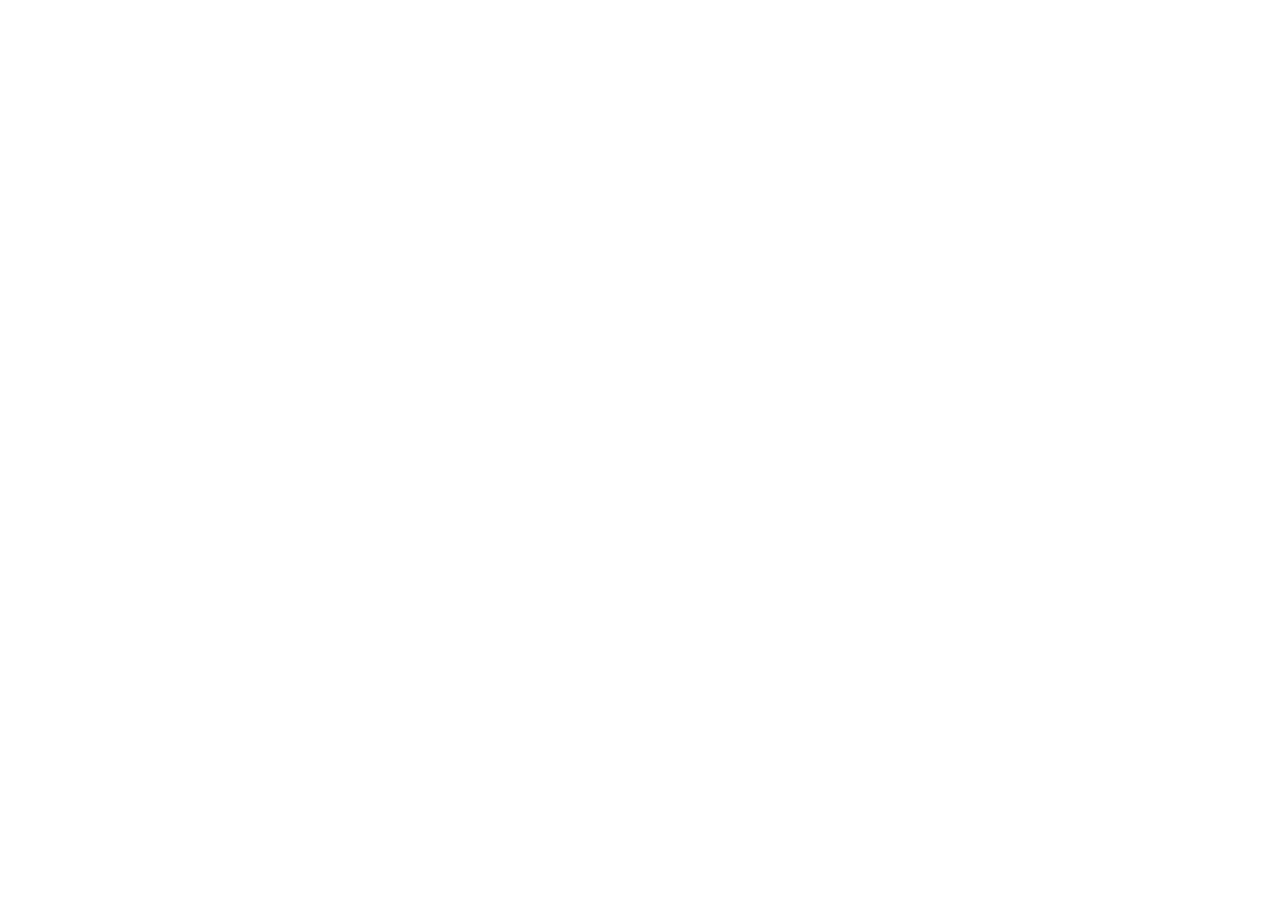
==== frontend-1-practice/index.html @ e53f71b7 "Initial commit" ====
<!DOCTYPE html>
<html lang="ru">
  <head>
    <meta charset="UTF-8" />
    <meta name="viewport" content="width=device-width, initial-scale=1.0" />
    <title>Выбор даты и времени</title>
    <link rel="stylesheet" href="styles.css" />
  </head>
  <body>
    <!--
      ЗАДАНИЕ
      ========
      Сверстать страницу выбора даты и времени по своему макету.

      Пока это только вёрстка. Никакого JavaScript — ни кликов,
      ни переходов, ни выбора дня. Всё статично.

      Стили пишите в styles.css. Разметку — здесь.
    -->

    <div class="page">
      <!-- Начните отсюда. Разметьте шапку, основную область
           с календарём и слотами, подвал. -->
    </div>
  </body>
</html>
---- frontend-1-practice/styles.css ----
/* Стили страницы.
   Пишите здесь. */

* {
  margin: 0;
  padding: 0;
  box-sizing: border-box;
}

body {
  min-height: 100vh;
  font-family: sans-serif;
}
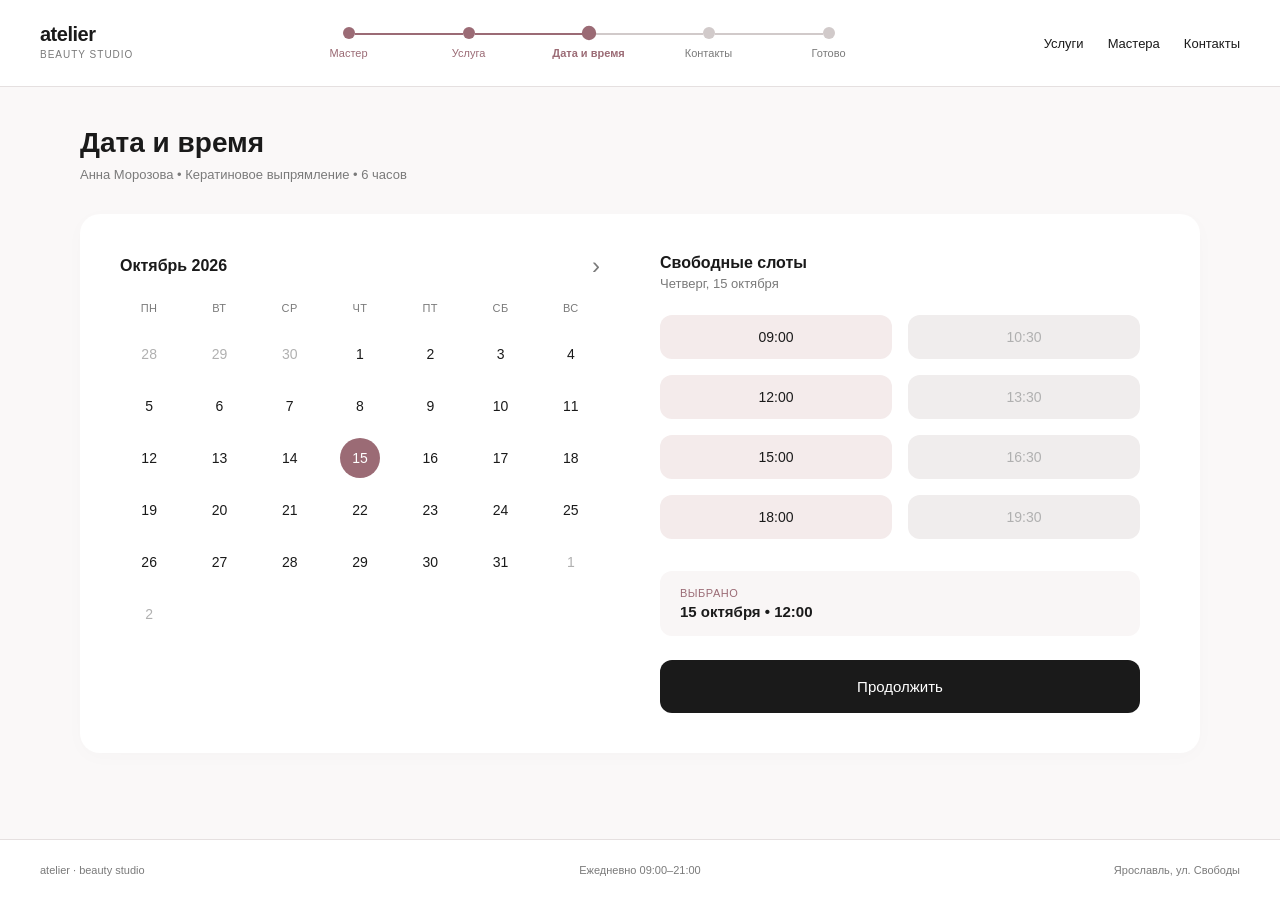
==== commit 35ed5378: "Задание 1. HTML/CSS" ====
--- a/frontend-1-practice/index.html
+++ b/frontend-1-practice/index.html
@@ -1,26 +1,150 @@
 <!DOCTYPE html>
 <html lang="ru">
-  <head>
-    <meta charset="UTF-8" />
-    <meta name="viewport" content="width=device-width, initial-scale=1.0" />
-    <title>Выбор даты и времени</title>
-    <link rel="stylesheet" href="styles.css" />
-  </head>
-  <body>
-    <!--
-      ЗАДАНИЕ
-      ========
-      Сверстать страницу выбора даты и времени по своему макету.
+<head>
+    <meta charset="UTF-8">
+    <meta name="viewport" content="width=device-width, initial-scale=1.0">
+    <title>Atelier - Выбор даты и времени</title>
+    <link rel="stylesheet" href="styles.css">
+</head>
+<body>
 
-      Пока это только вёрстка. Никакого JavaScript — ни кликов,
-      ни переходов, ни выбора дня. Всё статично.
+    <header class="header">
+        <div class="logo">
+            <h1>atelier</h1>
+            <span>beauty studio</span>
+        </div>
 
-      Стили пишите в styles.css. Разметку — здесь.
-    -->
+        <nav class="progress-bar">
+            <div class="step done">
+                <div class="step-dot"></div>
+                <span class="step-label">Мастер</span>
+            </div>
+            <div class="step done">
+                <div class="step-dot"></div>
+                <span class="step-label">Услуга</span>
+            </div>
+            <div class="step active">
+                <div class="step-dot"></div>
+                <span class="step-label">Дата и время</span>
+            </div>
+            <div class="step">
+                <div class="step-dot"></div>
+                <span class="step-label">Контакты</span>
+            </div>
+            <div class="step">
+                <div class="step-dot"></div>
+                <span class="step-label">Готово</span>
+            </div>
+        </nav>
 
-    <div class="page">
-      <!-- Начните отсюда. Разметьте шапку, основную область
-           с календарём и слотами, подвал. -->
-    </div>
-  </body>
+        <div class="header-links">
+            <a href="#">Услуги</a>
+            <a href="#">Мастера</a>
+            <a href="#">Контакты</a>
+        </div>
+    </header>
+
+    <main class="main-content">
+        <div class="page-title">
+            <h2>Дата и время</h2>
+            <p class="subtitle">Анна Морозова • Кератиновое выпрямление • 6 часов</p>
+        </div>
+
+        <div class="booking-container">
+            <section class="calendar-section">
+                <div class="calendar-header">
+                    <h3>Октябрь 2026</h3>
+                    <button class="arrow-btn" aria-label="Следующий месяц">›</button>
+                </div>
+                <div class="calendar-grid">
+                    <div class="weekday">Пн</div>
+                    <div class="weekday">Вт</div>
+                    <div class="weekday">Ср</div>
+                    <div class="weekday">Чт</div>
+                    <div class="weekday">Пт</div>
+                    <div class="weekday">Сб</div>
+                    <div class="weekday">Вс</div>
+
+                    <div class="day disabled">28</div>
+                    <div class="day disabled">29</div>
+                    <div class="day disabled">30</div>
+                    <div class="day">1</div>
+                    <div class="day">2</div>
+                    <div class="day">3</div>
+                    <div class="day">4</div>
+
+                    <div class="day">5</div>
+                    <div class="day">6</div>
+                    <div class="day">7</div>
+                    <div class="day">8</div>
+                    <div class="day">9</div>
+                    <div class="day">10</div>
+                    <div class="day">11</div>
+
+                    <div class="day">12</div>
+                    <div class="day">13</div>
+                    <div class="day">14</div>
+                    <div class="day selected">15</div>
+                    <div class="day">16</div>
+                    <div class="day">17</div>
+                    <div class="day">18</div>
+
+                    <div class="day">19</div>
+                    <div class="day">20</div>
+                    <div class="day">21</div>
+                    <div class="day">22</div>
+                    <div class="day">23</div>
+                    <div class="day">24</div>
+                    <div class="day">25</div>
+
+                    <div class="day">26</div>
+                    <div class="day">27</div>
+                    <div class="day">28</div>
+                    <div class="day">29</div>
+                    <div class="day">30</div>
+                    <div class="day">31</div>
+                    <div class="day disabled">1</div>
+
+                    <div class="day disabled">2</div>
+                </div>
+            </section>
+
+            <section class="slots-section">
+                <h3>Свободные слоты</h3>
+                <p class="slots-date">Четверг, 15 октября</p>
+                
+                <div class="slots-grid">
+                    <button class="slot">09:00</button>
+                    <button class="slot disabled">10:30</button>
+                    <button class="slot">12:00</button>
+                    <button class="slot disabled">13:30</button>
+                    <button class="slot">15:00</button>
+                    <button class="slot disabled">16:30</button>
+                    <button class="slot">18:00</button>
+                    <button class="slot disabled">19:30</button>
+                </div>
+
+                <div class="selection-info">
+                    <span class="selection-label">Выбрано</span>
+                    <span class="selection-value">15 октября • 12:00</span>
+                </div>
+
+                <button class="btn-submit">Продолжить</button>
+            </section>
+        </div>
+    </main>
+
+    <footer class="footer">
+        <div class="footer-left">
+            <p>atelier · beauty studio</p>
+        </div>
+        <div class="footer-center">
+            <p>Ежедневно 09:00–21:00</p>
+        </div>
+        <div class="footer-right">
+            <p>Ярославль, ул. Свободы</p>
+        </div>
+    </footer>
+
+</body>
 </html>
--- a/frontend-1-practice/styles.css
+++ b/frontend-1-practice/styles.css
@@ -1,13 +1,399 @@
-/* Стили страницы.
-   Пишите здесь. */
-
 * {
-  margin: 0;
-  padding: 0;
-  box-sizing: border-box;
+    margin: 0;
+    padding: 0;
+    box-sizing: border-box;
+}
+
+:root {
+    --bg-color: #faf8f8;
+    --text-primary: #1a1a1a;
+    --text-secondary: #7a7a7a;
+    --accent-color: #9b6b75;
+    --accent-light: #f4ebeb;
+    --disabled-bg: #f0eded;
+    --disabled-text: #b0b0b0;
+    --border-color: #e5e0e0;
+    --font-family: 'Helvetica Neue', Helvetica, Arial, sans-serif;
 }
 
 body {
-  min-height: 100vh;
-  font-family: sans-serif;
-}
+    font-family: var(--font-family);
+    background-color: var(--bg-color);
+    color: var(--text-primary);
+    display: flex;
+    flex-direction: column;
+    min-height: 100vh;
+}
+
+.header {
+    display: flex;
+    justify-content: space-between;
+    align-items: center;
+    padding: 24px 40px;
+    background-color: #fff;
+    border-bottom: 1px solid var(--border-color);
+}
+
+.logo h1 {
+    font-size: 20px;
+    font-weight: 700;
+    letter-spacing: -0.5px;
+    line-height: 1;
+}
+
+.logo span {
+    font-size: 10px;
+    text-transform: uppercase;
+    color: var(--text-secondary);
+    letter-spacing: 1px;
+}
+
+.progress-bar {
+    display: flex;
+    justify-content: space-between;
+    width: 100%;
+    max-width: 600px;
+    margin: 0 40px;
+}
+
+.step {
+    display: flex;
+    flex-direction: column;
+    align-items: center;
+    position: relative;
+    flex: 1;
+    cursor: pointer;
+}
+
+.step-dot {
+    width: 12px;
+    height: 12px;
+    border-radius: 50%;
+    background-color: #d1caca;
+    position: relative;
+    z-index: 2;
+    transition: background-color 0.3s ease;
+}
+
+.step:not(:last-child)::after {
+    content: '';
+    position: absolute;
+    top: 6px;
+    left: calc(50% + 6px);
+    width: calc(100% - 12px);
+    height: 2px;
+    background-color: #d1caca;
+    z-index: 1;
+    transition: background-color 0.3s ease;
+}
+
+.step-label {
+    margin-top: 8px;
+    font-size: 11px;
+    color: var(--text-secondary);
+    transition: color 0.3s ease;
+    text-align: center;
+    white-space: nowrap;
+}
+
+.step.done .step-dot,
+.step.done:not(:last-child)::after,
+.step.active .step-dot {
+    background-color: var(--accent-color);
+}
+
+.step.done .step-label,
+.step.active .step-label {
+    color: var(--accent-color);
+}
+
+.step.active .step-dot {
+    transform: scale(1.2);
+}
+
+.step.active .step-label {
+    font-weight: 600;
+}
+
+.step.active:not(:last-child)::after {
+    background-color: #d1caca;
+}
+
+.header-links {
+    display: flex;
+    gap: 24px;
+}
+
+.header-links a {
+    text-decoration: none;
+    color: var(--text-primary);
+    font-size: 13px;
+    transition: color 0.3s ease;
+    white-space: nowrap;
+}
+
+.header-links a:hover {
+    color: var(--accent-color);
+}
+
+.main-content {
+    flex: 1;
+    padding: 40px;
+    max-width: 1200px;
+    margin: 0 auto;
+    width: 100%;
+}
+
+.page-title {
+    margin-bottom: 32px;
+}
+
+.page-title h2 {
+    font-size: 28px;
+    font-weight: 700;
+    margin-bottom: 8px;
+}
+
+.subtitle {
+    font-size: 13px;
+    color: var(--text-secondary);
+}
+
+.booking-container {
+    display: flex;
+    gap: 60px;
+    background: #fff;
+    border-radius: 20px;
+    padding: 40px;
+    box-shadow: 0 4px 20px rgba(0, 0, 0, 0.02);
+}
+
+.calendar-section {
+    flex: 1;
+    max-width: 480px;
+}
+
+.calendar-header {
+    display: flex;
+    justify-content: space-between;
+    align-items: center;
+    margin-bottom: 24px;
+}
+
+.calendar-header h3 {
+    font-size: 16px;
+    font-weight: 600;
+}
+
+.arrow-btn {
+    background: none;
+    border: none;
+    font-size: 24px;
+    color: var(--text-secondary);
+    cursor: pointer;
+    line-height: 1;
+    transition: color 0.3s ease;
+}
+
+.arrow-btn:hover {
+    color: var(--text-primary);
+}
+
+.calendar-grid {
+    display: grid;
+    grid-template-columns: repeat(7, 1fr);
+    gap: 12px;
+    text-align: center;
+}
+
+.weekday {
+    font-size: 11px;
+    color: var(--text-secondary);
+    text-transform: uppercase;
+    margin-bottom: 8px;
+    letter-spacing: 0.5px;
+}
+
+.day {
+    display: flex;
+    align-items: center;
+    justify-content: center;
+    width: 40px;
+    height: 40px;
+    border-radius: 50%;
+    font-size: 14px;
+    color: var(--text-primary);
+    cursor: pointer;
+    transition: background-color 0.2s ease, color 0.2s ease;
+    margin: 0 auto;
+}
+
+.day:hover:not(.disabled):not(.selected) {
+    background-color: var(--accent-light);
+}
+
+.day.selected {
+    background-color: var(--accent-color);
+    color: #fff;
+}
+
+.day.disabled {
+    color: var(--disabled-text);
+    cursor: default;
+    pointer-events: none;
+}
+
+.slots-section {
+    flex: 1;
+    max-width: 480px;
+}
+
+.slots-section h3 {
+    font-size: 16px;
+    font-weight: 600;
+    margin-bottom: 4px;
+}
+
+.slots-date {
+    font-size: 13px;
+    color: var(--text-secondary);
+    margin-bottom: 24px;
+}
+
+.slots-grid {
+    display: grid;
+    grid-template-columns: repeat(2, 1fr);
+    gap: 16px;
+    margin-bottom: 32px;
+}
+
+.slot {
+    padding: 14px;
+    border: none;
+    border-radius: 12px;
+    background-color: var(--accent-light);
+    color: var(--text-primary);
+    font-size: 14px;
+    font-weight: 500;
+    cursor: pointer;
+    transition: background-color 0.3s ease, transform 0.1s ease;
+}
+
+.slot:hover:not(.disabled) {
+    background-color: #e8dcdc;
+}
+
+.slot:active:not(.disabled) {
+    transform: scale(0.98);
+}
+
+.slot.disabled {
+    background-color: var(--disabled-bg);
+    color: var(--disabled-text);
+    cursor: default;
+    pointer-events: none;
+}
+
+.selection-info {
+    display: flex;
+    flex-direction: column;
+    gap: 4px;
+    padding: 16px 20px;
+    background-color: #f9f6f6;
+    border-radius: 12px;
+    margin-bottom: 24px;
+}
+
+.selection-label {
+    font-size: 11px;
+    color: var(--accent-color);
+    text-transform: uppercase;
+    letter-spacing: 0.5px;
+}
+
+.selection-value {
+    font-size: 15px;
+    font-weight: 600;
+    color: var(--text-primary);
+}
+
+.btn-submit {
+    width: 100%;
+    padding: 18px;
+    background-color: var(--text-primary);
+    color: #fff;
+    border: none;
+    border-radius: 12px;
+    font-size: 15px;
+    font-weight: 500;
+    cursor: pointer;
+    transition: background-color 0.3s ease, box-shadow 0.3s ease;
+}
+
+.btn-submit:hover {
+    background-color: #333;
+    box-shadow: 0 4px 12px rgba(0, 0, 0, 0.15);
+}
+
+.footer {
+    display: flex;
+    justify-content: space-between;
+    padding: 24px 40px;
+    background-color: #fff;
+    border-top: 1px solid var(--border-color);
+    font-size: 11px;
+    color: var(--text-secondary);
+    margin-top: auto;
+}
+
+.footer-left,
+.footer-right {
+    flex: 1;
+}
+
+.footer-center {
+    flex: 1;
+    text-align: center;
+}
+
+.footer-right {
+    text-align: right;
+}
+
+@media (max-width: 900px) {
+    .booking-container {
+        flex-direction: column;
+        gap: 40px;
+        padding: 24px;
+    }
+
+    .calendar-section,
+    .slots-section {
+        max-width: 100%;
+    }
+
+    .header {
+        flex-direction: column;
+        gap: 20px;
+        padding: 20px;
+    }
+
+    .progress-bar {
+        margin: 0;
+        max-width: 100%;
+    }
+
+    .header-links {
+        display: none;
+    }
+
+    .footer {
+        flex-direction: column;
+        gap: 8px;
+        text-align: center;
+    }
+
+    .footer-right {
+        text-align: center;
+    }
+}
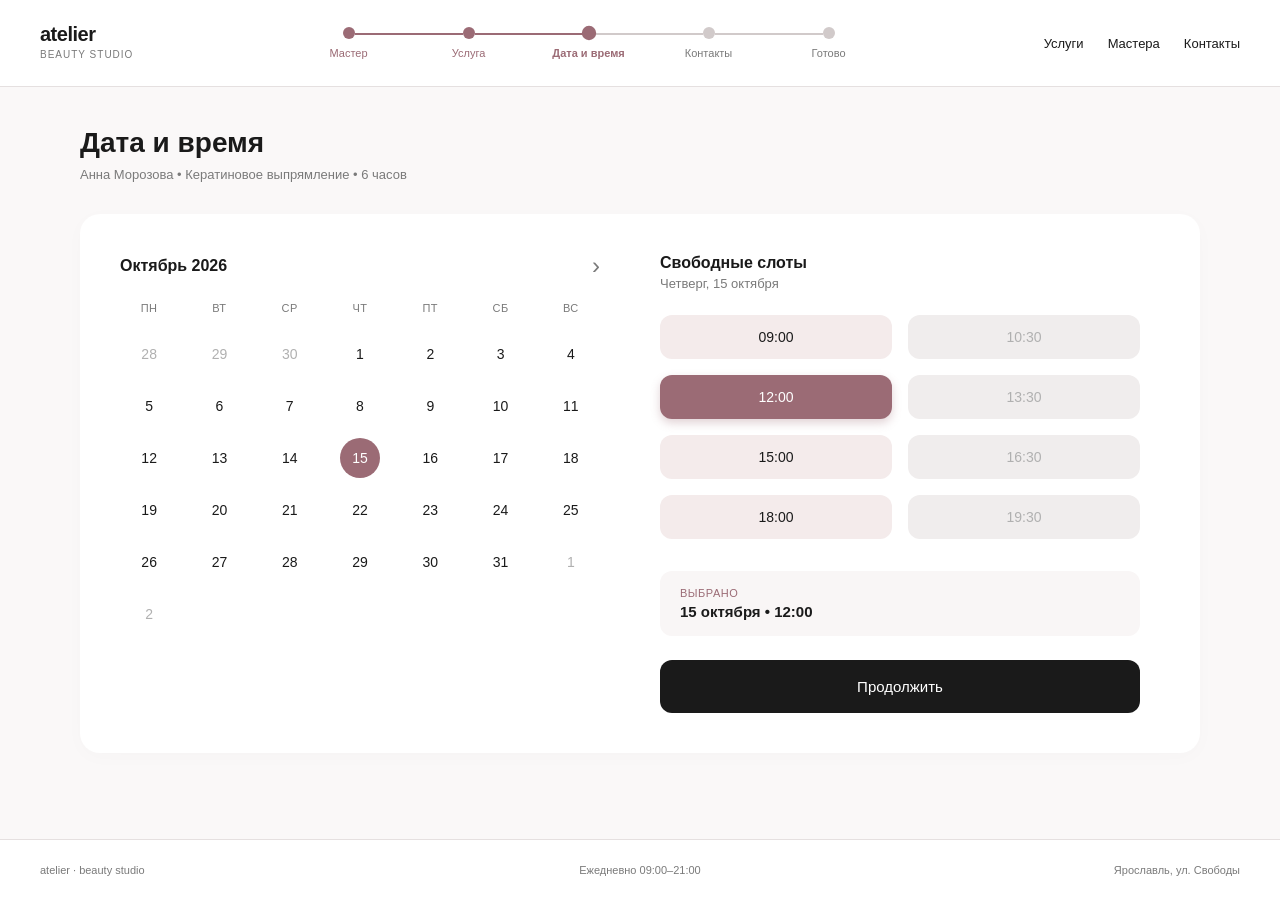
==== commit 46921c12: "Задание 1. HTML/CSS" ====
--- a/frontend-1-practice/index.html
+++ b/frontend-1-practice/index.html
@@ -54,7 +54,7 @@
             <section class="calendar-section">
                 <div class="calendar-header">
                     <h3>Октябрь 2026</h3>
-                    <button class="arrow-btn" aria-label="Следующий месяц">›</button>
+                    <button class="arrow-btn" type="button" aria-label="Следующий месяц">›</button>
                 </div>
                 <div class="calendar-grid">
                     <div class="weekday">Пн</div>
@@ -65,47 +65,47 @@
                     <div class="weekday">Сб</div>
                     <div class="weekday">Вс</div>
 
-                    <div class="day disabled">28</div>
-                    <div class="day disabled">29</div>
-                    <div class="day disabled">30</div>
-                    <div class="day">1</div>
-                    <div class="day">2</div>
-                    <div class="day">3</div>
-                    <div class="day">4</div>
+                    <button type="button" class="day disabled" disabled>28</button>
+                    <button type="button" class="day disabled" disabled>29</button>
+                    <button type="button" class="day disabled" disabled>30</button>
+                    <button type="button" class="day">1</button>
+                    <button type="button" class="day">2</button>
+                    <button type="button" class="day">3</button>
+                    <button type="button" class="day">4</button>
 
-                    <div class="day">5</div>
-                    <div class="day">6</div>
-                    <div class="day">7</div>
-                    <div class="day">8</div>
-                    <div class="day">9</div>
-                    <div class="day">10</div>
-                    <div class="day">11</div>
+                    <button type="button" class="day">5</button>
+                    <button type="button" class="day">6</button>
+                    <button type="button" class="day">7</button>
+                    <button type="button" class="day">8</button>
+                    <button type="button" class="day">9</button>
+                    <button type="button" class="day">10</button>
+                    <button type="button" class="day">11</button>
 
-                    <div class="day">12</div>
-                    <div class="day">13</div>
-                    <div class="day">14</div>
-                    <div class="day selected">15</div>
-                    <div class="day">16</div>
-                    <div class="day">17</div>
-                    <div class="day">18</div>
+                    <button type="button" class="day">12</button>
+                    <button type="button" class="day">13</button>
+                    <button type="button" class="day">14</button>
+                    <button type="button" class="day selected">15</button>
+                    <button type="button" class="day">16</button>
+                    <button type="button" class="day">17</button>
+                    <button type="button" class="day">18</button>
 
-                    <div class="day">19</div>
-                    <div class="day">20</div>
-                    <div class="day">21</div>
-                    <div class="day">22</div>
-                    <div class="day">23</div>
-                    <div class="day">24</div>
-                    <div class="day">25</div>
+                    <button type="button" class="day">19</button>
+                    <button type="button" class="day">20</button>
+                    <button type="button" class="day">21</button>
+                    <button type="button" class="day">22</button>
+                    <button type="button" class="day">23</button>
+                    <button type="button" class="day">24</button>
+                    <button type="button" class="day">25</button>
 
-                    <div class="day">26</div>
-                    <div class="day">27</div>
-                    <div class="day">28</div>
-                    <div class="day">29</div>
-                    <div class="day">30</div>
-                    <div class="day">31</div>
-                    <div class="day disabled">1</div>
+                    <button type="button" class="day">26</button>
+                    <button type="button" class="day">27</button>
+                    <button type="button" class="day">28</button>
+                    <button type="button" class="day">29</button>
+                    <button type="button" class="day">30</button>
+                    <button type="button" class="day">31</button>
+                    <button type="button" class="day disabled" disabled>1</button>
 
-                    <div class="day disabled">2</div>
+                    <button type="button" class="day disabled" disabled>2</button>
                 </div>
             </section>
 
@@ -114,14 +114,14 @@
                 <p class="slots-date">Четверг, 15 октября</p>
                 
                 <div class="slots-grid">
-                    <button class="slot">09:00</button>
-                    <button class="slot disabled">10:30</button>
-                    <button class="slot">12:00</button>
-                    <button class="slot disabled">13:30</button>
-                    <button class="slot">15:00</button>
-                    <button class="slot disabled">16:30</button>
-                    <button class="slot">18:00</button>
-                    <button class="slot disabled">19:30</button>
+                    <button type="button" class="slot">09:00</button>
+                    <button type="button" class="slot disabled" disabled>10:30</button>
+                    <button type="button" class="slot selected">12:00</button>
+                    <button type="button" class="slot disabled" disabled>13:30</button>
+                    <button type="button" class="slot">15:00</button>
+                    <button type="button" class="slot disabled" disabled>16:30</button>
+                    <button type="button" class="slot">18:00</button>
+                    <button type="button" class="slot disabled" disabled>19:30</button>
                 </div>
 
                 <div class="selection-info">
@@ -129,7 +129,7 @@
                     <span class="selection-value">15 октября • 12:00</span>
                 </div>
 
-                <button class="btn-submit">Продолжить</button>
+                <button type="button" class="btn-submit">Продолжить</button>
             </section>
         </div>
     </main>
--- a/frontend-1-practice/styles.css
+++ b/frontend-1-practice/styles.css
@@ -223,6 +223,9 @@
     border-radius: 50%;
     font-size: 14px;
     color: var(--text-primary);
+    background: none;
+    border: none;
+    font-family: inherit;
     cursor: pointer;
     transition: background-color 0.2s ease, color 0.2s ease;
     margin: 0 auto;
@@ -275,11 +278,12 @@
     color: var(--text-primary);
     font-size: 14px;
     font-weight: 500;
+    font-family: inherit;
     cursor: pointer;
-    transition: background-color 0.3s ease, transform 0.1s ease;
-}
-
-.slot:hover:not(.disabled) {
+    transition: background-color 0.3s ease, transform 0.1s ease, box-shadow 0.3s ease;
+}
+
+.slot:hover:not(.disabled):not(.selected) {
     background-color: #e8dcdc;
 }
 
@@ -292,6 +296,16 @@
     color: var(--disabled-text);
     cursor: default;
     pointer-events: none;
+}
+
+.slot.selected {
+    background-color: var(--accent-color);
+    color: #fff;
+    box-shadow: 0 4px 10px rgba(155, 107, 117, 0.3);
+}
+
+.slot.selected:hover {
+    background-color: #8a5c65;
 }
 
 .selection-info {
@@ -326,6 +340,7 @@
     border-radius: 12px;
     font-size: 15px;
     font-weight: 500;
+    font-family: inherit;
     cursor: pointer;
     transition: background-color 0.3s ease, box-shadow 0.3s ease;
 }
@@ -396,4 +411,56 @@
     .footer-right {
         text-align: center;
     }
+}
+
+@media (max-width: 380px) {
+    .main-content {
+        padding: 20px 12px;
+    }
+
+    .booking-container {
+        padding: 16px;
+        gap: 24px;
+    }
+
+    .calendar-grid {
+        gap: 6px;
+    }
+
+    .day {
+        width: 32px;
+        height: 32px;
+        font-size: 12px;
+    }
+
+    .weekday {
+        font-size: 10px;
+        letter-spacing: 0;
+    }
+
+    .slots-grid {
+        gap: 8px;
+    }
+
+    .slot {
+        padding: 10px;
+        font-size: 13px;
+        border-radius: 8px;
+    }
+
+    .page-title h2 {
+        font-size: 22px;
+    }
+
+    .calendar-header h3,
+    .slots-section h3 {
+        font-size: 14px;
+    }
+
+    .step-label {
+        font-size: 9px;
+        white-space: normal;
+        word-break: break-word;
+        max-width: 60px;
+    }
 }
